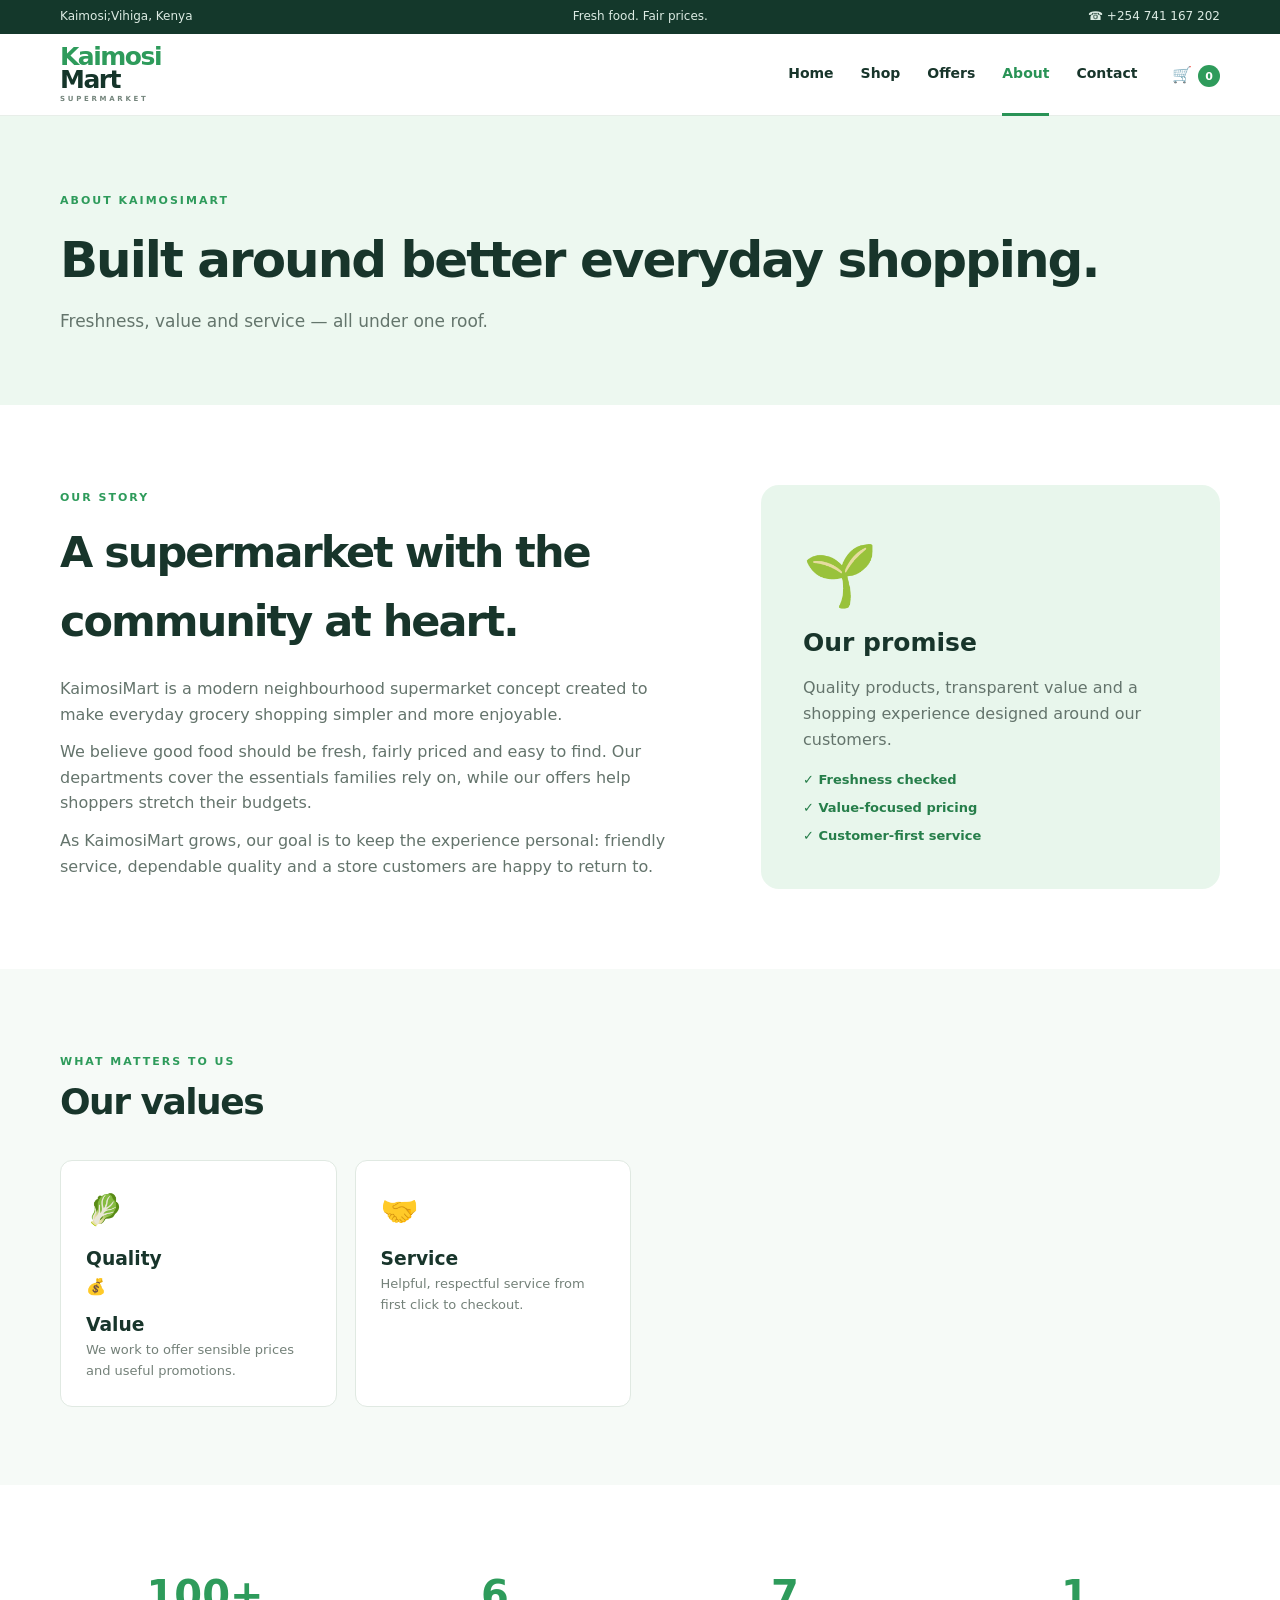
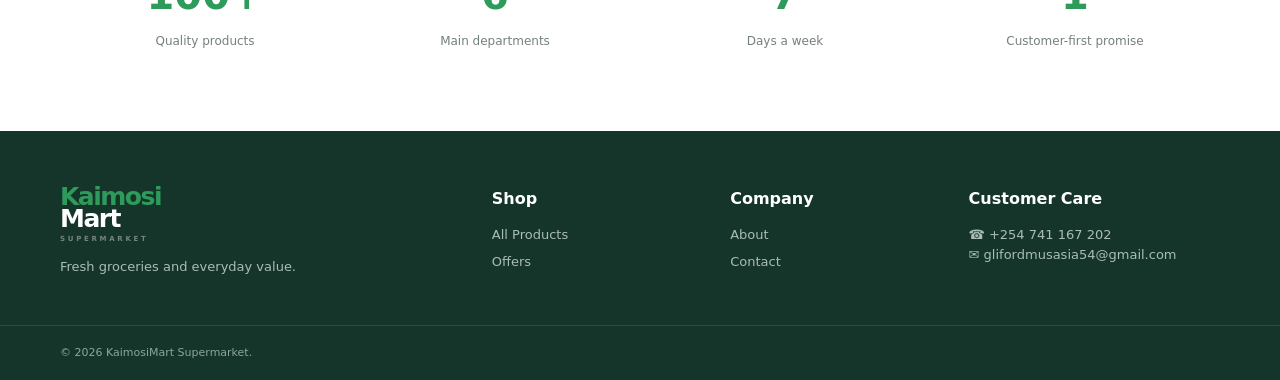
==== about.html @ 2305de70 "first commit" ====
<!DOCTYPE html>
<html lang="en">
  <head>
    <meta charset="UTF-8">
    <meta name="viewport" content="width=device-width,initial-scale=1.0">
    <title>About | KaimosiMart Supermarket</title>
    <link rel="stylesheet" href="css/style.css">
  </head>
<body>
  <div class="topbar">
    <div class="container topbar-inner">
      <span>Kaimosi;Vihiga, Kenya</span>
      <span>Fresh food. Fair prices.</span>
      <span>☎ +254 741 167 202</span>
    </div>
  </div>
<header class="header">
  <div class="container nav">
    <a class="logo" href="index.html">
      <span>Kaimosi</span>
      Mart
      <small>SUPERMARKET</small>
    </a>
    <button class="menu-toggle">
      ☰
    </button>
    <nav>
      <a href="index.html">Home</a>
      <a href="shop.html">Shop</a>
      <a href="offers.html">Offers</a>
      <a class="active" href="about.html">About</a>
      <a href="contact.html">Contact</a>
    </nav>
    <div class="nav-actions">
      <a class="cart-link" href="shop.html#cart">
        🛒 
        <span id="cart-count">0</span>
      </a>
    </div>
  </div>
</header>
<main>
  <section class="page-hero">
    <div class="container">
      <span class="eyebrow">ABOUT KAIMOSIMART</span>
      <h1>Built around better everyday shopping.</h1>
      <p>Freshness, value and service — all under one roof.</p>
    </div>
  </section>
<section class="section">
  <div class="container story-grid">
    <div>
      <span class="eyebrow">OUR STORY</span>
      <h2>A supermarket with the community at heart.</h2>
      <p>
        KaimosiMart is a modern neighbourhood supermarket concept created to make everyday grocery shopping simpler and more enjoyable.
      </p>
      <p>We believe good food should be fresh, fairly priced and easy to find. Our departments cover the essentials families rely on, while our offers help shoppers stretch their budgets.</p>
      <p>As KaimosiMart grows, our goal is to keep the experience personal: friendly service, dependable quality and a store customers are happy to return to.
      </p>
    </div>
    <div class="story-card">
      <span>🌱</span>
      <h3>Our promise</h3>
      <p>
        Quality products, transparent value and a shopping experience designed around our customers.
      </p>
      <div class="check-list">
        <span>✓ Freshness checked</span>
        <span>✓ Value-focused pricing</span>
        <span>✓ Customer-first service</span>
      </div>
    </div>
  </div>
</section>
<section class="section soft">
  <div class="container">
    <div class="section-head">
      <div>
        <span class="eyebrow">WHAT MATTERS TO US</span>
        <h2>Our values</h2>
      </div>
    </div>
    <div class="values">
      <div>
        🥬
        <h3>Quality</h3>
        💰
        <h3>Value</h3>
        <p>
          We work to offer sensible prices and useful promotions.
        </p>
      </div>
      <div>
        🤝
        <h3>Service</h3>
        <p>
          Helpful, respectful service from first click to checkout.
        </p>
      </div>
    </div>
  </div>
</section>
<section class="section">
  <div class="container stats">
    <div>
      <strong>100+</strong>
      <span>Quality products</span>
    </div>
    <div>
      <strong>6</strong>
      <span>Main departments</span>
    </div>
    <div>
      <strong>7</strong>
      <span>Days a week</span>
    </div>
    <div>
      <strong>1</strong>
      <span>Customer-first promise</span>
    </div>
  </div>
</section>
</main>
<footer class="footer">
  <div class="container footer-grid">
    <div>
      <a class="logo footer-logo" href="index.html">
        <span>Kaimosi</span>
        Mart
        <small>SUPERMARKET</small>
      </a>
      <p>Fresh groceries and everyday value.</p>
    </div>
    <div>
      <h4>Shop</h4>
      <a href="shop.html">All Products</a>
      <a href="offers.html">Offers</a>
    </div>
    <div>
      <h4>Company</h4>
      <a href="about.html">About</a>
      <a href="contact.html">Contact</a>
    </div>
    <div>
      <h4>Customer Care</h4>
      <p>☎ +254 741 167 202</p>
      <p>✉ glifordmusasia54@gmail.com</p>
    </div>
  </div>
  <div class="footer-bottom">
    <div class="container">
      © 2026 KaimosiMart Supermarket.
    </div>
  </div>
</footer>
<script src="js/products.js">

</script>
<script src="js/main.js">

</script>
</body>
</html>
---- css/style.css ----
*{
  box-sizing:border-box;
  margin:0;
  padding:0
}
html{
  scroll-behavior:smooth
}
body{
  font-family:Inter,ui-sans-serif,system-ui,-apple-system,BlinkMacSystemFont,"Segoe UI",sans-serif;color:#18352b;
  background:#fff;
  line-height:1.6
}
a{
  text-decoration:none;
  color:inherit
}
button,input,select,textarea{
  font:inherit
}
.container{
  width:min(1160px,92%);
  margin:auto
}
.topbar{
  background:#14382b;
  color:#dcebe3;
  font-size:12px
}
.topbar-inner{
  height:34px;
  display:flex;
  justify-content:space-between;
  align-items:center
}
.header{
  height:82px;
  background:#fff;
  border-bottom:1px solid #e8eee9;
  position:sticky;
  top:0;
  z-index:50
}
.nav{
  height:100%;
  display:flex;
  align-items:center;
  gap:35px
}
.logo{
  font-size:25px;
  font-weight:900;
  line-height:.9;
  letter-spacing:-1.5px;
  color:#15352a;
  display:flex;
  flex-direction:column
}
.logo span{
  color:#2e9b5b
}
.logo small{
  font-size:7px;
  letter-spacing:2.7px;
  margin-top:5px;
  color:#74857c
}
.nav nav{
  display:flex;
  gap:27px;
  margin-left:auto
}
.nav nav a{
  font-weight:700;
  font-size:14px;
  height:82px;
  display:flex;
  align-items:center;
  border-bottom:3px solid transparent
}
.nav nav a:hover,.nav nav a.active{
  color:#299356;
  border-color:#299356
}
.nav-actions{
  display:flex;
  gap:15px;
  align-items:center
}
.search-link{
  font-size:28px
}
.cart-link{
  font-weight:800;
  white-space:nowrap
}
.cart-link span{
  display:inline-flex;
  background:#2e9b5b;
  color:#fff;
  border-radius:50%;
  min-width:22px;
  height:22px;
  justify-content:center;
  align-items:center;
  font-size:11px
}
.menu-toggle{
  display:none;
  border:0;
  background:none;
  font-size:26px
}
.hero{
  background:linear-gradient(135deg,#edf9f0,#f9fcfa);
  min-height:610px;
  display:flex;
  align-items:center;
  overflow:hidden
}
.hero-grid{
  display:grid;
  grid-template-columns:1.05fr .95fr;
  align-items:center;
  gap:50px
}
.pill{
  display:inline-block;
  padding:7px 12px;
  background:#dff2e5;
  color:#287d4c;
  border-radius:30px;
  font-size:11px;
  font-weight:900;
  letter-spacing:1.3px
}
.hero h1{
  font-size:68px;
  line-height:1.02;
  letter-spacing:-4px;
  margin:20px 0
}
.hero h1 em{
  font-style:normal;
  color:#2e9b5b
}
.hero-copy>p{
  font-size:18px;
  color:#60756b;
  max-width:620px
}
.hero-buttons{
  display:flex;
  gap:12px;
  margin-top:30px
}
.btn{
  border:0;
  border-radius:8px;
  padding:13px 22px;
  font-weight:800;
  cursor:pointer;
  display:inline-block
}
.primary{
  background:#2e9b5b;
  color:#fff
}
.primary:hover{
  background:#237c47
}
.ghost{
  border:1px solid #bdd6c5;
  background:#fff;
  color:#277e4b
}
.white{
  background:#fff;
  color:#237a45
}
.hero-trust{
  display:flex;
  gap:20px;
  margin-top:28px;
  font-size:12px;
  color:#65766e;
  font-weight:700
}
.hero-visual{
  height:430px;
  position:relative;
  display:flex;
  align-items:center;
  justify-content:center
}
.hero-circle{
  width:340px;
  height:340px;
  border-radius:50%;
  background:#d7eedf;
  display:flex;
  align-items:center;
  justify-content:center;
  font-size:145px;
  box-shadow:inset 0 0 0 30px #e5f5e9
}
.float-card{
  position:absolute;
  background:#fff;
  padding:15px 18px;
  border-radius:12px;
  box-shadow:0 15px 35px #16352b16;
  display:flex;
  flex-direction:column
}
.float-card small{
  color:#75837d
}
.float-card.one{
  top:40px;
  left:20px
}
.float-card.two{
  right:0;
  bottom:55px
}
.benefits{
  border-bottom:1px solid #e7eee9;
  border-top:1px solid #e7eee9
}
.benefits-grid{
  display:grid;
  grid-template-columns:repeat(4,1fr)
}
.benefits-grid>div{
  display:flex;
  gap:12px;
  padding:23px 20px;
  border-right:1px solid #e7eee9;
  font-size:26px
}
.benefits-grid>div:first-child{
  border-left:1px solid #e7eee9
}
.benefits-grid b,.benefits-grid small{
  display:block;
  font-size:13px
}
.benefits-grid small{
  font-size:11px;
  color:#75837c
}
.section{
  padding:78px 0
}
.soft{
  background:#f6faf7
}
.section-head{
  display:flex;
  align-items:end;
  justify-content:space-between;
  margin-bottom:30px
}
.eyebrow{
  font-size:11px;
  letter-spacing:2px;
  color:#2e9b5b;
  font-weight:900
}
.section h2{
  font-size:36px;
  letter-spacing:-1.5px
}
.text-link{
  color:#2b9054;
  font-weight:800;
  font-size:14px
}
.departments{
  display:grid;
  grid-template-columns:repeat(6,1fr);
  gap:14px
}
.departments a{
  padding:22px 15px;
  border:1px solid #e0e9e2;
  border-radius:12px;
  background:#fff;
  display:flex;
  flex-direction:column;
  align-items:flex-start;
  transition:.2s
}
.departments a:hover{
  transform:translateY(-4px);
  box-shadow:0 12px 30px #18352b10
}
.departments a:first-letter{
  font-size:30px
}
.departments b{
  margin-top:10px;
  font-size:14px
}
.departments small{
  color:#78867f;
  font-size:11px
}
.product-grid{
  display:grid;
  grid-template-columns:repeat(4,1fr);
  gap:18px
}
.product-card{
  background:#fff;
  border:1px solid #e0e8e2;
  border-radius:12px;
  overflow:hidden;
  transition:.2s
}
.product-card:hover{
  transform:translateY(-3px);
  box-shadow:0 14px 30px #18352b0d
}
.product-image{
  height:190px;
  background:#eff7f1;
  display:flex;
  align-items:center;
  justify-content:center;
  font-size:72px;
  position:relative
}
.sale{
  position:absolute;
  left:11px;top:11px;
  background:#df604d;
  color:#fff;
  border-radius:4px;
  padding:4px 7px;
  font-size:9px;
  font-weight:900;
  letter-spacing:.7px
}
.product-info{
  padding:15px
}
.product-meta{
  display:flex;
  justify-content:space-between;
  color:#76857d;
  font-size:10px
}
.product-info h3{
  font-size:16px;
  margin:5px 0
}
.price{
  font-size:17px;
  font-weight:900;
  margin:8px 0 13px
}
.price del{
  font-size:11px;
  color:#9aa59f;
  font-weight:500;
  margin-left:5px
}
.add-btn{
  width:100%;
  border:1px solid #2e9b5b;
  background:#fff;
  color:#27834c;
  border-radius:7px;
  padding:9px;
  font-weight:800;
  cursor:pointer
}
.add-btn:hover{
  background:#2e9b5b;
  color:#fff
}
.deal-banner{
  background:#2e9b5b;
  color:#fff;
  padding:55px 0
}
.deal-inner{
  display:flex;
  align-items:center;
  justify-content:space-between
}
.deal-inner h2{
  font-size:36px
}
.deal-inner p{
  color:#d9f0e1
}
.light-eyebrow{
  color:#d8f2df
}
.newsletter{
  border:1px solid #dce8df;
  border-radius:16px;
  padding:35px;
  display:flex;
  align-items:center;
  justify-content:space-between;
  gap:30px
}
.newsletter p{
  color:#718078
}
.newsletter form{
  display:flex;
  gap:8px
}
.newsletter input{
  min-width:280px;
  padding:13px;
  border:1px solid #ccd9d0;
  border-radius:7px
}
.footer{
  background:#15352b;
  color:#d9e7df;
  padding-top:55px
}
.footer-grid{
  display:grid;
  grid-template-columns:2fr 1fr 1fr 1.3fr;
  gap:45px;
  padding-bottom:45px
}
.footer-logo{
  color:#fff;
  margin-bottom:15px
}
.footer p{
  color:#aabdb3;
  font-size:13px
}
.footer h4{
  color:#fff;
  margin-bottom:13px
}
.footer-grid a:not(.logo){
  display:block;
  color:#aabdb3;
  font-size:13px;
  margin:7px 0
}
.footer-grid a:not(.logo):hover{
  color:#fff
}
.footer-bottom{
  border-top:1px solid #2b4a3e;
  padding:18px 0;
  color:#8ea69b;
  font-size:11px
}
.footer-bottom .container{
  display:flex;
  justify-content:space-between
}
.page-hero{
  background:#edf8f0;
  padding:70px 0
}
.page-hero h1{
  font-size:50px;
  letter-spacing:-2px;
  margin:8px 0
}
.page-hero p{
  color:#64756c;
  font-size:17px
}
.shop-layout{
  display:grid;
  grid-template-columns:190px 1fr;
  gap:35px
}
.filters{
  display:flex;
  flex-direction:column;
  gap:5px
}
.filters>b{
  font-size:12px;
  letter-spacing:1px;
  margin-bottom:8px
}
.filter{
  border:0;
  background:none;
  text-align:left;
  padding:9px 10px;
  border-radius:6px;
  cursor:pointer;
  color:#66756e;
  font-weight:650
}
.filter.active,.filter:hover{
  background:#e6f4ea;
  color:#287e4b
}
.shop-toolbar{
  display:flex;
  justify-content:space-between;
  align-items:center;
  margin-bottom:20px;
  color:#718078;
  font-size:13px
}
.toolbar-controls{
  display:flex;
  gap:8px
}
.toolbar-controls input,.toolbar-controls select{
  padding:11px;
  border:1px solid #d2ded5;
  border-radius:7px;
  background:#fff;
  min-width:190px
}
.cart-box{
  background:#fff;
  border:1px solid #dce6df;
  border-radius:12px;
  padding:20px
}
.cart-row{
  display:grid;
  grid-template-columns:1fr auto auto auto;
  gap:25px;align-items:center;
  padding:14px 5px;
  border-bottom:1px solid #edf1ee
}
.cart-name{
  display:flex;
  align-items:center;
  gap:13px
}
.cart-name>span{
  font-size:32px
}
.cart-name small{
  display:block;
  color:#7a8780;
  font-size:11px
}
.qty{
  display:flex;
  gap:9px;
  align-items:center
}
.qty button{
  border:1px solid #cbd8cf;
  background:#fff;
  border-radius:5px;
  width:29px;
  height:29px;
  cursor:pointer
}
.remove{
  border:0;
  background:none;
  color:#c45444;
  font-size:12px;
  cursor:pointer
}
.cart-summary{
  display:grid;
  grid-template-columns:1fr auto;
  padding:22px 5px 5px;
  font-size:20px
}
.cart-summary small{
  grid-column:1/-1;
  color:#77847e;
  font-size:11px;
  margin-top:4px
}
.checkout-btn{
  float:right;
  margin-top:10px
}
.empty-cart{
  text-align:center;
  padding:40px
}
.empty-cart>span{
  font-size:55px
}
.empty-cart h3{
  margin:8px
}
.empty-cart p{
  color:#74827b;
  margin-bottom:15px
}
.checkout-section{
  padding:0 0 70px
}
.checkout-card{
  background:#edf8f0;
  border-radius:14px;
  padding:30px;
  display:flex;
  justify-content:space-between;
  align-items:center;
  gap:20px
}
.checkout-card h2{
  font-size:28px
}
.checkout-card p{
  color:#6a7971;
  max-width:650px
}
.offer-intro{
  display:flex;
  justify-content:space-between;
  align-items:end;
  margin-bottom:30px
}
.offer-note{
  background:#f3f7f4;
  border-radius:7px;
  padding:10px 14px;
  font-size:11px;
  color:#6c7972
}
.story-grid{
  display:grid;
  grid-template-columns:1.15fr .85fr;
  gap:80px;
  align-items:center
}
.story-grid h2{
  font-size:43px;
  letter-spacing:-2px;
  margin:10px 0 20px
}
.story-grid p{
  color:#64746c;
  margin:12px 0
}
.story-card{
  background:#e8f6ec;
  padding:42px;
  border-radius:18px
}
  .story-card>span{
    font-size:60px
  }
  .story-card h3{
    font-size:25px
  }
  .check-list{
    display:flex;
    flex-direction:column;
    gap:7px;
    margin-top:18px;
    color:#267e4a;
    font-weight:700;
    font-size:13px
  }
  .values{
    display:grid;
    grid-template-columns:repeat(4,1fr);
    gap:18px
  }
  .values>div{
    background:#fff;
    border:1px solid #e0e9e2;
    border-radius:12px;
    padding:25px
  }
  .values>div:first-letter{
    font-size:30px
  }
  .values h3{
    margin-top:10px
  }
  .values p{
    font-size:13px;
    color:#748179
  }
  .stats{
    display:grid;
    grid-template-columns:repeat(4,1fr);
    text-align:center
  }
  .stats strong{
    display:block;
    font-size:40px;
    color:#2e9b5b
  }
  .stats span{
    font-size:12px;
    color:#748179
  }
  .contact-layout{
    display:grid;
    grid-template-columns:1fr 1fr;
    gap:75px
  }
  .contact-layout h2{
    font-size:43px;
    letter-spacing:-2px
  }
  .lead{
    color:#68776f;
    margin:10px 0 28px
  }
  .contact-list{
    display:grid;
    grid-template-columns:1fr 1fr;
    gap:22px
  }
  .contact-list>div{
    display:grid;
    grid-template-columns:35px 1fr
  }
  .contact-list span{
    font-size:22px
  }
  .contact-list b{
    font-size:13px
  }
  .contact-list p{
    grid-column:2;
    color:#748179;
    font-size:12px
  }
  .contact-form{
    background:#f5f9f6;
    border-radius:15px;
    padding:30px
  }
  .contact-form h3{
    font-size:24px;
    margin-bottom:20px
  }
  .contact-form label{
    display:block;
    font-size:12px;
    font-weight:800;
    margin:12px 0
  }
  .contact-form input,.contact-form textarea,.contact-form select{
    display:block;
    width:100%;
    margin-top:6px;
    padding:11px;
    border:1px solid #cedbd2;
    border-radius:7px;
    background:#fff
  }
  .form-message{
    color:#2e9b5b;
    font-weight:700;
    font-size:12px;
    margin-top:12px
  }
  .faq{
    max-width:850px
  }
  .faq details{
    background:#fff;
    border:1px solid #dfe8e1;
    border-radius:8px;
    padding:16px 18px;
    margin:8px 0
  }
  .faq summary{
    font-weight:800;
    cursor:pointer
  }
  .faq details p{
    color:#6d7a74;
    font-size:13px;
    margin-top:10px
  }
  .toast{
    position:fixed;
    bottom:25px;
    right:25px;
    background:#15352b;
    color:#fff;
    padding:12px 18px;
    border-radius:8px;
    box-shadow:0 10px 30px #0002;
    transform:translateY(20px);
    opacity:0;
    pointer-events:none;
    transition:.2s;
    z-index:100
  }
  .toast.show{
    transform:translateY(0);
    opacity:1
  }
  .no-results{
    grid-column:1/-1;
    padding:40px;
    text-align:center;
    color:#718078
  }
@media(max-width:900px){
  .nav nav{
    display:none;
    position:absolute;
    top:116px;
    left:0;
    right:0;
    background:#fff;
    padding:10px 4%;
    border-bottom:1px solid #ddd;
    flex-direction:column
  }
  .nav nav.open{
  display:flex
  }
  .nav nav a{
  height:auto;
  padding:12px
 }
 .menu-toggle{
  display:block
}
.hero-grid,.story-grid,.contact-layout{
  grid-template-columns:1fr
}.hero{padding:65px 0
}
.hero h1{
  font-size:52px
}
.hero-visual{
  height:300px
}
.benefits-grid{
  grid-template-columns:1fr 1fr
}
.departments{
  grid-template-columns:repeat(3,1fr)
}
.product-grid{
  grid-template-columns:repeat(2,1fr)
}
.shop-layout{
  grid-template-columns:1fr
}
.filters{
  display:grid;
  grid-template-columns:repeat(3,1fr)
}
.footer-grid{
  grid-template-columns:1fr 1fr
}
.values{
  grid-template-columns:1fr 1fr
}
.contact-layout{
  gap:35px
}
}
@media(max-width:600px){
  .topbar-inner span:nth-child(2){
    display:none
  }
  .nav{
    gap:13px
  }
  .nav-actions{
    margin-left:auto
  }
  .search-link{
    display:none
  }
  .hero h1{
    font-size:43px;
    letter-spacing:-2.5px
  }
  .hero-trust{
    flex-direction:column;
    gap:5px
  }
  .hero-circle{
    width:250px;
    height:250px;
    font-size:100px
  }
  .float-card.one{
    left:0
  }
  .float-card.two{
    right:0
  }
  .benefits-grid,.departments,.product-grid,.values,.stats{
    grid-template-columns:1fr 1fr
  }
  .benefits-grid>div{
    border-bottom:1px solid #e7eee9
  }
  .section{
    padding:55px 0
  }
  .section-head,.deal-inner,.newsletter,.offer-intro,.checkout-card{
    display:block
  }
  .newsletter form{
    margin-top:20px
  }
  .newsletter input{
    min-width:0;
    width:100%
  }
  .newsletter form .btn{
    margin-top:7px
  }
  .page-hero h1{
    font-size:36px
  }
  .shop-toolbar{
    display:block
  }
  .toolbar-controls{
    margin-top:10px;
    flex-direction:column
  }
  .toolbar-controls input,.toolbar-controls select{
    width:100%
  }
  .filters{
    grid-template-columns:1fr 1fr
  }
  .cart-row{
    grid-template-columns:1fr auto
  }
  .cart-row>strong,.cart-row>.remove{
    grid-column:2
  }.footer-grid{
    grid-template-columns:1fr
  }
  .footer-bottom .container{
    display:block
  }.footer-bottom span{
    display:block;
    margin:3px 0
  }
  .contact-list{
    grid-template-columns:1fr
  }
  .story-grid h2,.contact-layout h2{
    font-size:34px
  }
}
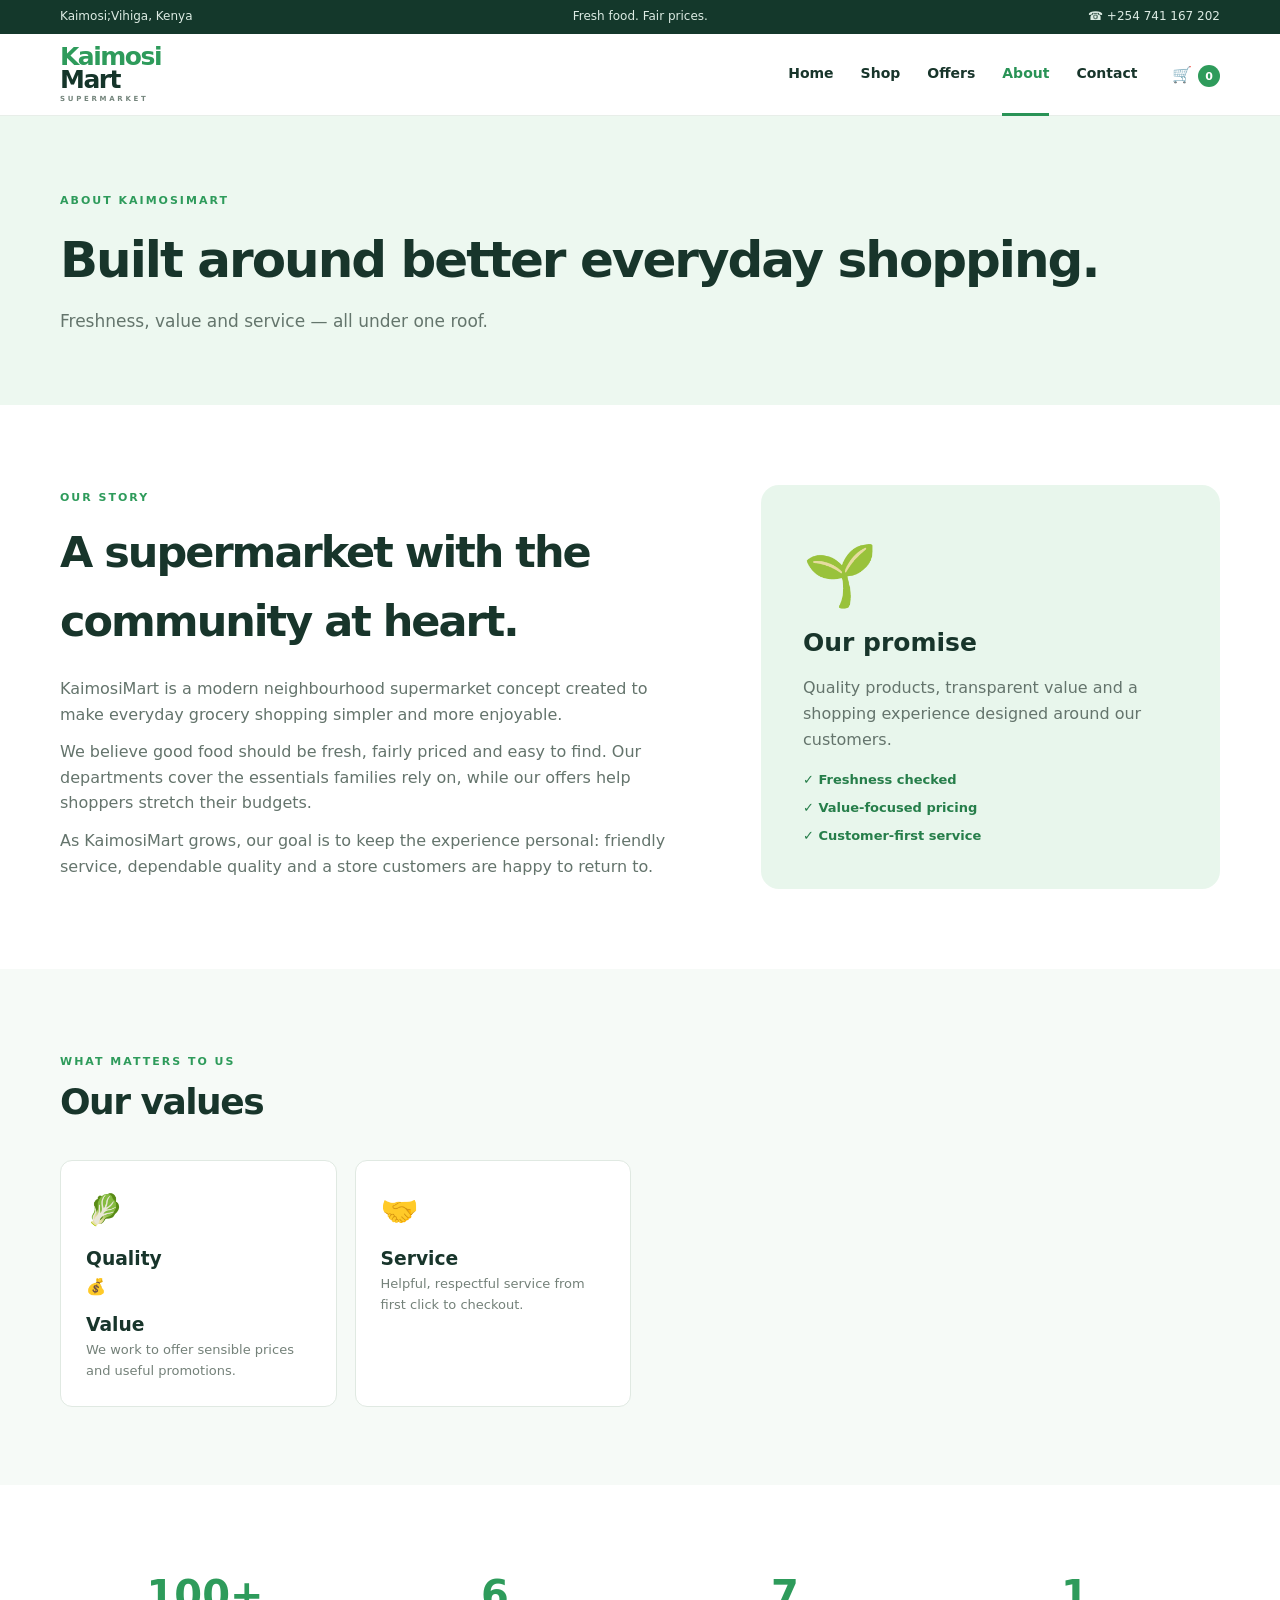
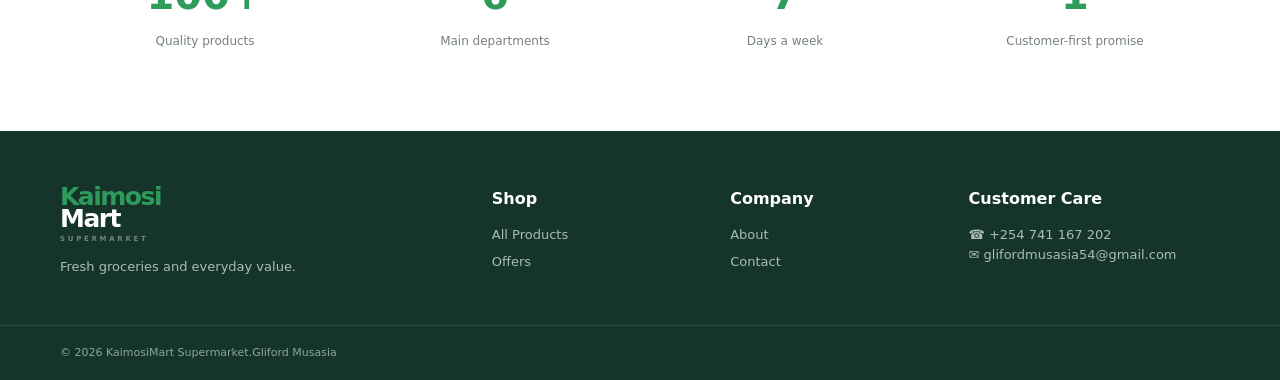
==== commit 176fced1: "first commit" ====
--- a/about.html
+++ b/about.html
@@ -150,7 +150,7 @@
   </div>
   <div class="footer-bottom">
     <div class="container">
-      © 2026 KaimosiMart Supermarket.
+      © 2026 KaimosiMart Supermarket.Gliford Musasia
     </div>
   </div>
 </footer>
